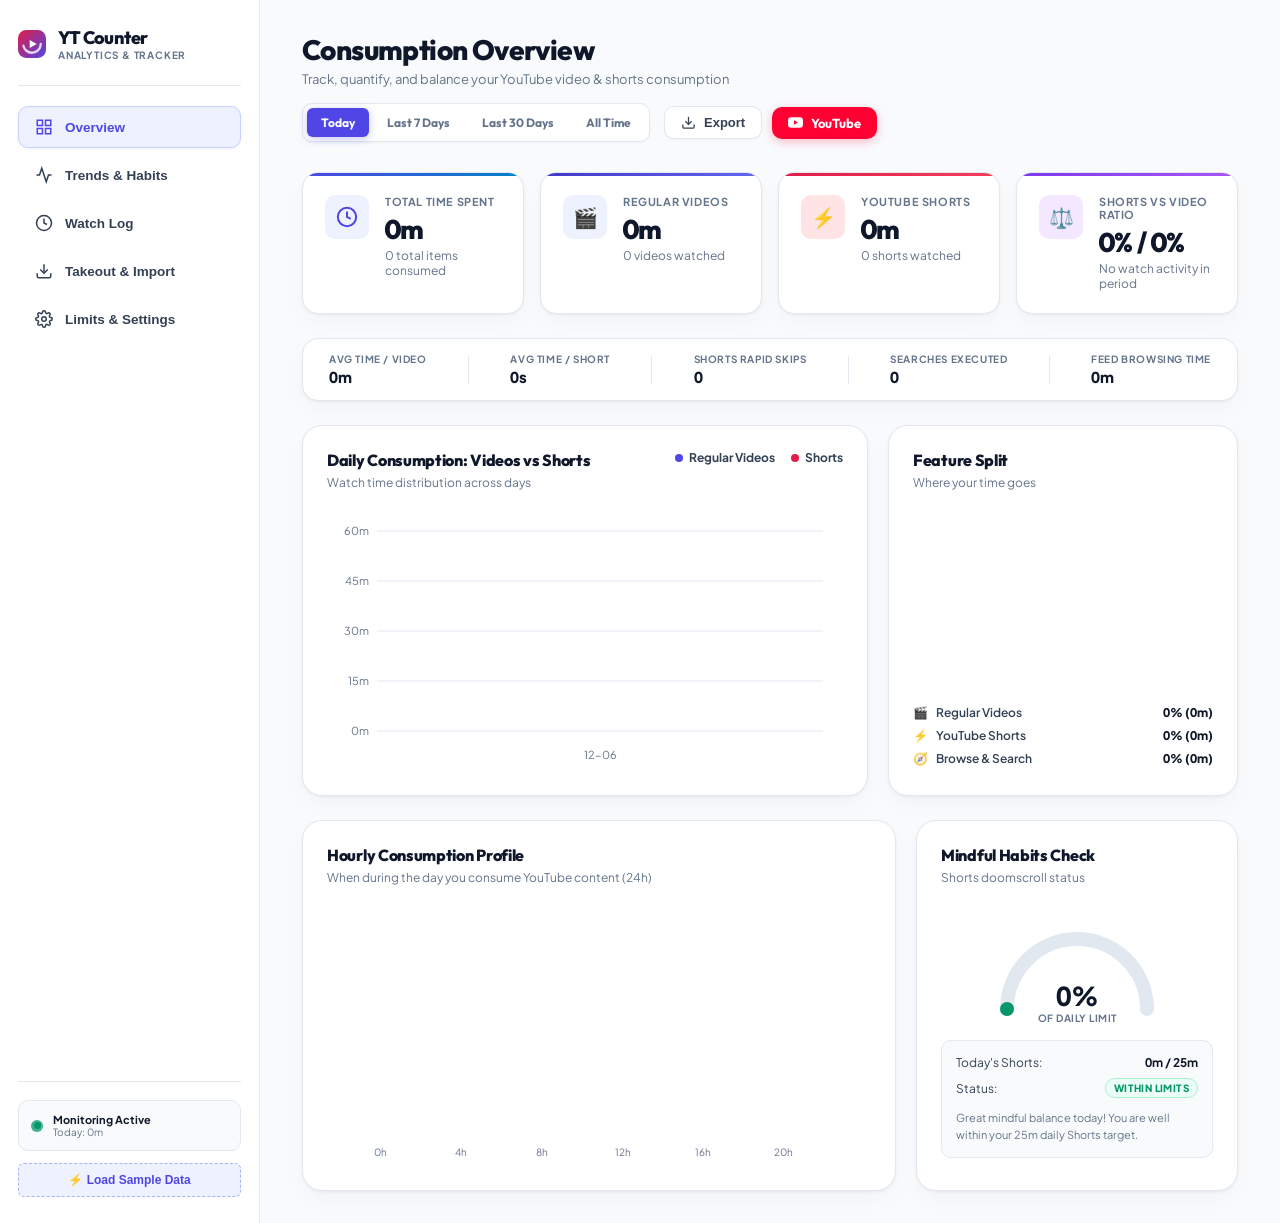
==== dashboard.html @ 4c9583de "Initial commit: YouTube Consumption Counter & Habit Tracker" ====
<!DOCTYPE html>
<html lang="en">
<head>
  <meta charset="UTF-8">
  <meta name="viewport" content="width=device-width, initial-scale=1.0">
  <title>YouTube Consumption Counter & Analytics Hub</title>
  <link rel="stylesheet" href="dashboard.css">
  <link rel="preconnect" href="https://fonts.googleapis.com">
  <link rel="preconnect" href="https://fonts.gstatic.com" crossorigin>
  <link href="https://fonts.googleapis.com/css2?family=Outfit:wght@400;500;600;700;800&family=Plus+Jakarta+Sans:wght@400;500;600;700&display=swap" rel="stylesheet">
</head>
<body>
  <div class="app-layout">
    <!-- Sidebar Navigation -->
    <aside class="sidebar">
      <div class="sidebar-header">
        <div class="brand-logo">
          <svg width="28" height="28" viewBox="0 0 24 24" fill="none">
            <rect width="24" height="24" rx="7" fill="url(#dashBrandGrad)" />
            <circle cx="12" cy="12" r="7.5" stroke="#FFFFFF" stroke-opacity="0.8" stroke-width="2" stroke-dasharray="32" stroke-dashoffset="10" stroke-linecap="round" />
            <polygon points="10,8.5 16,12 10,15.5" fill="#FFFFFF" />
            <defs>
              <linearGradient id="dashBrandGrad" x1="0" y1="0" x2="24" y2="24" gradientUnits="userSpaceOnUse">
                <stop stop-color="#E11D48" />
                <stop offset="1" stop-color="#4F46E5" />
              </linearGradient>
            </defs>
          </svg>
          <div class="brand-info">
            <span class="brand-title">YT Counter</span>
            <span class="brand-sub">Analytics & Tracker</span>
          </div>
        </div>
      </div>

      <nav class="sidebar-nav">
        <button class="nav-item active" data-tab="overview">
          <svg width="18" height="18" viewBox="0 0 24 24" fill="none" stroke="currentColor" stroke-width="2"><rect x="3" y="3" width="7" height="7"/><rect x="14" y="3" width="7" height="7"/><rect x="14" y="14" width="7" height="7"/><rect x="3" y="14" width="7" height="7"/></svg>
          <span>Overview</span>
        </button>
        <button class="nav-item" data-tab="trends">
          <svg width="18" height="18" viewBox="0 0 24 24" fill="none" stroke="currentColor" stroke-width="2"><polyline points="22 12 18 12 15 21 9 3 6 12 2 12"/></svg>
          <span>Trends & Habits</span>
        </button>
        <button class="nav-item" data-tab="history">
          <svg width="18" height="18" viewBox="0 0 24 24" fill="none" stroke="currentColor" stroke-width="2"><circle cx="12" cy="12" r="10"/><polyline points="12 6 12 12 16 14"/></svg>
          <span>Watch Log</span>
        </button>
        <button class="nav-item" data-tab="importer">
          <svg width="18" height="18" viewBox="0 0 24 24" fill="none" stroke="currentColor" stroke-width="2"><path d="M21 15v4a2 2 0 0 1-2 2H5a2 2 0 0 1-2-2v-4"/><polyline points="7 10 12 15 17 10"/><line x1="12" y1="15" x2="12" y2="3"/></svg>
          <span>Takeout & Import</span>
        </button>
        <button class="nav-item" data-tab="settings">
          <svg width="18" height="18" viewBox="0 0 24 24" fill="none" stroke="currentColor" stroke-width="2"><circle cx="12" cy="12" r="3"/><path d="M19.4 15a1.65 1.65 0 0 0 .33 1.82l.06.06a2 2 0 0 1 0 2.83 2 2 0 0 1-2.83 0l-.06-.06a1.65 1.65 0 0 0-1.82-.33 1.65 1.65 0 0 0-1 1.51V21a2 2 0 0 1-2 2 2 2 0 0 1-2-2v-.09A1.65 1.65 0 0 0 9 19.4a1.65 1.65 0 0 0-1.82.33l-.06.06a2 2 0 0 1-2.83 0 2 2 0 0 1 0-2.83l.06-.06a1.65 1.65 0 0 0 .33-1.82 1.65 1.65 0 0 0-1.51-1H3a2 2 0 0 1-2-2 2 2 0 0 1 2-2h.09A1.65 1.65 0 0 0 4.6 9a1.65 1.65 0 0 0-.33-1.82l-.06-.06a2 2 0 0 1 0-2.83 2 2 0 0 1 2.83 0l.06.06a1.65 1.65 0 0 0 1.82.33H9a1.65 1.65 0 0 0 1-1.51V3a2 2 0 0 1 2-2 2 2 0 0 1 2 2v.09a1.65 1.65 0 0 0 1 1.51 1.65 1.65 0 0 0 1.82-.33l.06-.06a2 2 0 0 1 2.83 0 2 2 0 0 1 0 2.83l-.06.06a1.65 1.65 0 0 0-.33 1.82V9a1.65 1.65 0 0 0 1.51 1H21a2 2 0 0 1 2 2 2 2 0 0 1-2 2h-.09a1.65 1.65 0 0 0-1.51 1z"/></svg>
          <span>Limits & Settings</span>
        </button>
      </nav>

      <div class="sidebar-footer">
        <div class="quick-status-card">
          <div class="pulse-indicator">
            <span class="pulse-ping"></span>
            <span class="pulse-core"></span>
          </div>
          <div class="quick-status-text">
            <span class="status-title">Monitoring Active</span>
            <span class="status-sub" id="sidebar-live-timer">YouTube Ready</span>
          </div>
        </div>
        <button id="btn-demo-data" class="btn-demo" title="Populate with realistic sample data to preview all graphs and stats">
          ⚡ Load Sample Data
        </button>
      </div>
    </aside>

    <!-- Main Content Area -->
    <main class="main-content">
      <!-- Top Bar -->
      <header class="topbar">
        <div class="topbar-left">
          <h1 id="page-title">Consumption Overview</h1>
          <p class="page-subtitle" id="page-subtitle">Track, quantify, and balance your YouTube video & shorts consumption</p>
        </div>

        <div class="topbar-right">
          <!-- Time Range Selector -->
          <div class="time-filter">
            <button class="filter-btn active" data-range="today">Today</button>
            <button class="filter-btn" data-range="7d">Last 7 Days</button>
            <button class="filter-btn" data-range="30d">Last 30 Days</button>
            <button class="filter-btn" data-range="all">All Time</button>
          </div>

          <div class="header-actions">
            <button id="btn-export-json" class="btn-secondary" title="Export data as JSON">
              <svg width="15" height="15" viewBox="0 0 24 24" fill="none" stroke="currentColor" stroke-width="2"><path d="M21 15v4a2 2 0 0 1-2 2H5a2 2 0 0 1-2-2v-4"/><polyline points="7 10 12 15 17 10"/><line x1="12" y1="15" x2="12" y2="3"/></svg>
              <span>Export</span>
            </button>
            <a href="https://www.youtube.com" target="_blank" class="btn-yt" title="Open YouTube">
              <svg width="15" height="15" viewBox="0 0 24 24" fill="currentColor"><path d="M23.498 6.186a3.016 3.016 0 0 0-2.122-2.136C19.505 3.545 12 3.545 12 3.545s-7.505 0-9.377.505A3.017 3.017 0 0 0 .502 6.186C0 8.07 0 12 0 12s0 3.93.502 5.814a3.016 3.016 0 0 0 2.122 2.136c1.871.505 9.376.505 9.376.505s7.505 0 9.377-.505a3.015 3.015 0 0 0 2.122-2.136C24 15.93 24 12 24 12s0-3.93-.502-5.814zM9.545 15.568V8.432L15.818 12l-6.273 3.568z"/></svg>
              <span>YouTube</span>
            </a>
          </div>
        </div>
      </header>

      <!-- TAB 1: OVERVIEW -->
      <section id="tab-overview" class="tab-pane active">
        <!-- Hero Metrics Grid -->
        <div class="metrics-grid">
          <!-- Total Time -->
          <div class="metric-card total-time-card">
            <div class="metric-icon-wrap time">
              <svg width="22" height="22" viewBox="0 0 24 24" fill="none" stroke="currentColor" stroke-width="2.2"><circle cx="12" cy="12" r="10"/><polyline points="12 6 12 12 16 14"/></svg>
            </div>
            <div class="metric-content">
              <span class="metric-label">Total Time Spent</span>
              <div class="metric-value" id="kpi-total-time">0h 0m</div>
              <span class="metric-hint" id="kpi-total-hint">Active watch time</span>
            </div>
          </div>

          <!-- Regular Videos -->
          <div class="metric-card video-time-card">
            <div class="metric-icon-wrap video">
              🎬
            </div>
            <div class="metric-content">
              <span class="metric-label">Regular Videos</span>
              <div class="metric-value" id="kpi-video-time">0h 0m</div>
              <span class="metric-hint" id="kpi-video-count">0 videos watched</span>
            </div>
          </div>

          <!-- Shorts -->
          <div class="metric-card shorts-time-card">
            <div class="metric-icon-wrap shorts">
              ⚡
            </div>
            <div class="metric-content">
              <span class="metric-label">YouTube Shorts</span>
              <div class="metric-value" id="kpi-shorts-time">0h 0m</div>
              <span class="metric-hint" id="kpi-shorts-count">0 shorts watched</span>
            </div>
          </div>

          <!-- Shorts vs Video Ratio -->
          <div class="metric-card ratio-card">
            <div class="metric-icon-wrap balance">
              ⚖️
            </div>
            <div class="metric-content">
              <span class="metric-label">Shorts vs Video Ratio</span>
              <div class="metric-value" id="kpi-ratio-val">0% / 0%</div>
              <span class="metric-hint" id="kpi-ratio-hint">Balanced consumption</span>
            </div>
          </div>
        </div>

        <!-- Secondary Highlights Strip -->
        <div class="sub-metrics-strip">
          <div class="sub-metric">
            <span class="sub-label">Avg Time / Video</span>
            <span class="sub-value" id="sub-avg-video">0m 0s</span>
          </div>
          <div class="sub-metric-divider"></div>
          <div class="sub-metric">
            <span class="sub-label">Avg Time / Short</span>
            <span class="sub-value" id="sub-avg-short">0s</span>
          </div>
          <div class="sub-metric-divider"></div>
          <div class="sub-metric">
            <span class="sub-label">Shorts Rapid Skips</span>
            <span class="sub-value" id="sub-shorts-skipped">0</span>
          </div>
          <div class="sub-metric-divider"></div>
          <div class="sub-metric">
            <span class="sub-label">Searches Executed</span>
            <span class="sub-value" id="sub-search-count">0</span>
          </div>
          <div class="sub-metric-divider"></div>
          <div class="sub-metric">
            <span class="sub-label">Feed Browsing Time</span>
            <span class="sub-value" id="sub-browse-time">0m</span>
          </div>
        </div>

        <!-- Charts Row 1: Daily Trend & Distribution -->
        <div class="charts-row">
          <div class="chart-card flex-2">
            <div class="chart-header">
              <div class="chart-title-group">
                <h3>Daily Consumption: Videos vs Shorts</h3>
                <span class="chart-desc">Watch time distribution across days</span>
              </div>
              <div class="legend-group">
                <span class="legend-item"><span class="legend-dot video"></span> Regular Videos</span>
                <span class="legend-item"><span class="legend-dot shorts"></span> Shorts</span>
              </div>
            </div>
            <div class="canvas-container">
              <canvas id="dailyTrendCanvas"></canvas>
            </div>
          </div>

          <div class="chart-card flex-1">
            <div class="chart-header">
              <div class="chart-title-group">
                <h3>Feature Split</h3>
                <span class="chart-desc">Where your time goes</span>
              </div>
            </div>
            <div class="canvas-container center-donut">
              <canvas id="featureDonutCanvas"></canvas>
            </div>
            <div class="donut-summary" id="donut-legend-summary">
              <!-- Dynamically populated -->
            </div>
          </div>
        </div>

        <!-- Charts Row 2: Hourly Activity & Doomscroll Health -->
        <div class="charts-row">
          <div class="chart-card flex-2">
            <div class="chart-header">
              <div class="chart-title-group">
                <h3>Hourly Consumption Profile</h3>
                <span class="chart-desc">When during the day you consume YouTube content (24h)</span>
              </div>
            </div>
            <div class="canvas-container">
              <canvas id="hourlyCanvas"></canvas>
            </div>
          </div>

          <div class="chart-card flex-1">
            <div class="chart-header">
              <div class="chart-title-group">
                <h3>Mindful Habits Check</h3>
                <span class="chart-desc">Shorts doomscroll status</span>
              </div>
            </div>
            <div class="wellness-card-body">
              <div class="gauge-wrapper">
                <canvas id="wellnessGaugeCanvas" width="180" height="110"></canvas>
                <div class="gauge-center-text">
                  <span class="gauge-score" id="wellness-pct">0%</span>
                  <span class="gauge-label">of Daily Limit</span>
                </div>
              </div>
              <div class="wellness-details">
                <div class="wellness-row">
                  <span>Today's Shorts:</span>
                  <strong id="wellness-shorts-used">0m / 25m</strong>
                </div>
                <div class="wellness-row">
                  <span>Status:</span>
                  <span class="status-pill good" id="wellness-status-pill">Within Limits</span>
                </div>
                <p class="wellness-advice" id="wellness-advice-text">
                  You are consuming content mindfully. Keep regular videos for deep dives and short breaks!
                </p>
              </div>
            </div>
          </div>
        </div>
      </section>

      <!-- TAB 2: TRENDS & HABITS -->
      <section id="tab-trends" class="tab-pane">
        <div class="insights-banner">
          <div class="insights-icon">💡</div>
          <div class="insights-text">
            <h4>Habit Analysis & Consumption Insights</h4>
            <p id="habit-insight-text">Analyzing your browsing patterns...</p>
          </div>
        </div>

        <div class="charts-row">
          <div class="chart-card flex-1">
            <div class="chart-header">
              <div class="chart-title-group">
                <h3>Videos Watched vs Shorts Scrolled Count</h3>
                <span class="chart-desc">Comparing raw count volume</span>
              </div>
            </div>
            <div class="canvas-container">
              <canvas id="countComparisonCanvas"></canvas>
            </div>
          </div>

          <div class="chart-card flex-1">
            <div class="chart-header">
              <div class="chart-title-group">
                <h3>Session Duration Distribution</h3>
                <span class="chart-desc">How long you stay watching YouTube per sitting</span>
              </div>
            </div>
            <div class="canvas-container">
              <canvas id="sessionDurationCanvas"></canvas>
            </div>
          </div>
        </div>
      </section>

      <!-- TAB 3: WATCH LOG -->
      <section id="tab-history" class="tab-pane">
        <div class="history-controls-card">
          <div class="search-box">
            <svg width="16" height="16" viewBox="0 0 24 24" fill="none" stroke="currentColor" stroke-width="2"><circle cx="11" cy="11" r="8"/><line x1="21" y1="21" x2="16.65" y2="16.65"/></svg>
            <input type="text" id="history-search" placeholder="Search by video title or channel...">
          </div>

          <div class="type-filter-group">
            <button class="type-filter-btn active" data-filter="all">All Content</button>
            <button class="type-filter-btn" data-filter="video">🎬 Videos Only</button>
            <button class="type-filter-btn" data-filter="shorts">⚡ Shorts Only</button>
          </div>

          <button id="btn-export-csv" class="btn-secondary" title="Export watch history to CSV">
            <svg width="15" height="15" viewBox="0 0 24 24" fill="none" stroke="currentColor" stroke-width="2"><polyline points="8 17 12 21 16 17"/><line x1="12" y1="12" x2="12" y2="21"/><path d="M20.88 18.09A5 5 0 0 0 18 9h-1.26A8 8 0 1 0 3 16.29"/></svg>
            <span>Export CSV</span>
          </button>
        </div>

        <div class="table-container">
          <table class="data-table">
            <thead>
              <tr>
                <th width="80">Type</th>
                <th>Title & Channel</th>
                <th width="140">Watch Time</th>
                <th width="180">Watched At</th>
                <th width="80">Action</th>
              </tr>
            </thead>
            <tbody id="history-table-body">
              <!-- Dynamically populated -->
            </tbody>
          </table>
          <div id="table-empty" class="empty-state" style="display: none;">
            <p>No watch records found matching criteria.</p>
          </div>
        </div>
      </section>

      <!-- TAB 4: TAKEOUT & IMPORT -->
      <section id="tab-importer" class="tab-pane">
        <div class="importer-grid">
          <!-- Takeout Drop Area -->
          <div class="card importer-card">
            <h3>Google Takeout Watch History Importer</h3>
            <p class="card-desc">
              Import your exported Google Takeout history (<code>watch-history.json</code> or <code>watch-history.html</code>) to calculate historical consumption stats!
            </p>

            <div class="dropzone" id="takeout-dropzone">
              <svg width="48" height="48" viewBox="0 0 24 24" fill="none" stroke="#38BDF8" stroke-width="1.6"><path d="M21 15v4a2 2 0 0 1-2 2H5a2 2 0 0 1-2-2v-4"/><polyline points="17 8 12 3 7 8"/><line x1="12" y1="3" x2="12" y2="15"/></svg>
              <div class="drop-text">
                <strong>Click or drag & drop watch-history.json / html</strong>
                <span>Supports Google Takeout ZIP or JSON directly</span>
              </div>
              <input type="file" id="file-takeout" accept=".json,.html,.zip" style="display: none;">
            </div>

            <div id="takeout-result" class="import-result" style="display: none;"></div>
          </div>

          <!-- Backup & Restore -->
          <div class="card backup-card">
            <h3>Backup & Restore</h3>
            <p class="card-desc">Save your extension data or transfer it to another computer.</p>
            
            <div class="backup-actions">
              <button id="btn-download-backup" class="btn-primary">
                <svg width="16" height="16" viewBox="0 0 24 24" fill="none" stroke="currentColor" stroke-width="2"><path d="M21 15v4a2 2 0 0 1-2 2H5a2 2 0 0 1-2-2v-4"/><polyline points="7 10 12 15 17 10"/><line x1="12" y1="15" x2="12" y2="3"/></svg>
                <span>Download Full Backup (JSON)</span>
              </button>

              <button id="btn-import-backup" class="btn-secondary">
                <svg width="16" height="16" viewBox="0 0 24 24" fill="none" stroke="currentColor" stroke-width="2"><polyline points="17 8 12 3 7 8"/><line x1="12" y1="3" x2="12" y2="15"/><path d="M21 15v4a2 2 0 0 1-2 2H5a2 2 0 0 1-2-2v-4"/></svg>
                <span>Restore from Backup</span>
              </button>
              <input type="file" id="file-restore" accept=".json" style="display: none;">
            </div>

            <div class="danger-zone">
              <h4>Reset Data</h4>
              <p>Permanently clear all recorded consumption statistics.</p>
              <button id="btn-clear-all" class="btn-danger">Clear All History & Stats</button>
            </div>
          </div>
        </div>
      </section>

      <!-- TAB 5: LIMITS & SETTINGS -->
      <section id="tab-settings" class="tab-pane">
        <div class="settings-container">
          <div class="card settings-card">
            <h3>Wellness & Limits Configuration</h3>
            <p class="card-desc">Set mindful boundaries for your YouTube consumption</p>

            <form id="settings-form" class="settings-form">
              <div class="form-group">
                <label for="input-shorts-limit">Daily Shorts Time Limit (Minutes)</label>
                <div class="input-with-hint">
                  <input type="number" id="input-shorts-limit" min="5" max="300" step="5" value="25">
                  <span class="input-hint">Alerts you when shorts time exceeds this threshold</span>
                </div>
              </div>

              <div class="form-group">
                <label for="input-total-limit">Daily Total YouTube Limit (Minutes)</label>
                <div class="input-with-hint">
                  <input type="number" id="input-total-limit" min="15" max="720" step="15" value="120">
                  <span class="input-hint">Combined limit for videos + shorts</span>
                </div>
              </div>

              <div class="form-group">
                <label for="input-break-interval">Break Reminder Frequency (Minutes)</label>
                <div class="input-with-hint">
                  <input type="number" id="input-break-interval" min="10" max="180" step="5" value="30">
                  <span class="input-hint">Prompts for a quick pause during long sessions</span>
                </div>
              </div>

              <div class="form-divider"></div>

              <div class="form-toggle-row">
                <div class="toggle-info">
                  <strong>Floating Heads-Up Display (HUD)</strong>
                  <span>Display the live draggable counter overlay right inside YouTube pages</span>
                </div>
                <label class="switch">
                  <input type="checkbox" id="input-show-hud" checked>
                  <span class="slider"></span>
                </label>
              </div>

              <div class="form-toggle-row">
                <div class="toggle-info">
                  <strong>Shorts Doomscroll Warning Notification</strong>
                  <span>Send a system notification when you exceed your daily Shorts limit</span>
                </div>
                <label class="switch">
                  <input type="checkbox" id="input-doomscroll-alert" checked>
                  <span class="slider"></span>
                </label>
              </div>

              <div class="form-toggle-row">
                <div class="toggle-info">
                  <strong>Track Background Audio Playback</strong>
                  <span>Count watch time even when the YouTube tab is not actively focused/visible</span>
                </div>
                <label class="switch">
                  <input type="checkbox" id="input-track-bg">
                  <span class="slider"></span>
                </label>
              </div>

              <div class="form-actions">
                <button type="submit" class="btn-primary">Save Settings</button>
                <span id="save-status" class="save-status-msg"></span>
              </div>
            </form>
          </div>
        </div>
      </section>
    </main>
  </div>

  <script type="module" src="dashboard.js"></script>
</body>
</html>
---- dashboard.css ----
/* YouTube Consumption Counter - Grounded Light UI Design System (Dashboard) */

:root {
  --bg-app: #F8FAFC;
  --bg-sidebar: #FFFFFF;
  --bg-card: #FFFFFF;
  --bg-card-hover: #F8FAFC;
  --bg-card-sub: #F1F5F9;
  --border-color: #E2E8F0;
  --border-focus: #4F46E5;
  
  --text-main: #0F172A;
  --text-dim: #334155;
  --text-muted: #64748B;

  --accent-primary: #4F46E5;
  --accent-cyan: #0284C7;
  --accent-coral: #E11D48;
  --accent-shorts: #E11D48;
  --accent-amber: #D97706;
  --accent-mint: #059669;
  --accent-violet: #7C3AED;

  --radius-xs: 6px;
  --radius-sm: 10px;
  --radius-md: 16px;
  --radius-lg: 20px;

  --shadow-bento: 0 1px 3px rgba(0, 0, 0, 0.05), 0 10px 25px -5px rgba(0, 0, 0, 0.04);
}

* {
  box-sizing: border-box;
  margin: 0;
  padding: 0;
}

body {
  font-family: 'Plus Jakarta Sans', -apple-system, BlinkMacSystemFont, "Segoe UI", Roboto, sans-serif;
  background-color: var(--bg-app);
  color: var(--text-main);
  min-height: 100vh;
  overflow-x: hidden;
}

h1, h2, h3, h4, .brand-title, .metric-value, .filter-btn, .btn-primary, .btn-yt {
  font-family: 'Outfit', sans-serif;
}

/* App Layout */
.app-layout {
  display: flex;
  min-height: 100vh;
}

/* Sidebar */
.sidebar {
  width: 260px;
  background-color: var(--bg-sidebar);
  border-right: 1px solid var(--border-color);
  display: flex;
  flex-direction: column;
  padding: 26px 18px;
  flex-shrink: 0;
}

.sidebar-header {
  padding-bottom: 24px;
  border-bottom: 1px solid var(--border-color);
  margin-bottom: 20px;
}

.brand-logo {
  display: flex;
  align-items: center;
  gap: 12px;
}

.brand-info {
  display: flex;
  flex-direction: column;
}

.brand-title {
  font-size: 18px;
  font-weight: 800;
  letter-spacing: -0.4px;
  color: var(--text-main);
}

.brand-sub {
  font-size: 10px;
  color: var(--text-muted);
  text-transform: uppercase;
  letter-spacing: 0.8px;
  font-weight: 700;
}

/* Navigation Links */
.sidebar-nav {
  display: flex;
  flex-direction: column;
  gap: 6px;
  flex: 1;
}

.nav-item {
  display: flex;
  align-items: center;
  gap: 12px;
  background: transparent;
  border: 1px solid transparent;
  color: var(--text-dim);
  font-size: 13.5px;
  font-weight: 600;
  padding: 11px 16px;
  border-radius: var(--radius-sm);
  cursor: pointer;
  transition: all 0.2s cubic-bezier(0.16, 1, 0.3, 1);
  text-align: left;
  width: 100%;
}

.nav-item:hover {
  background: #F1F5F9;
  color: var(--text-main);
  transform: translateX(3px);
}

.nav-item.active {
  background: #EEF2FF;
  color: var(--accent-primary);
  border-color: #C7D2FE;
  box-shadow: 0 1px 3px rgba(79, 70, 229, 0.08);
}

.nav-item.active svg {
  color: var(--accent-primary);
}

.nav-item svg {
  flex-shrink: 0;
  transition: color 0.2s;
}

/* Sidebar Footer */
.sidebar-footer {
  display: flex;
  flex-direction: column;
  gap: 12px;
  padding-top: 18px;
  border-top: 1px solid var(--border-color);
}

.quick-status-card {
  background: #F8FAFC;
  border: 1px solid var(--border-color);
  border-radius: var(--radius-sm);
  padding: 12px;
  display: flex;
  align-items: center;
  gap: 10px;
}

.pulse-indicator {
  position: relative;
  width: 12px;
  height: 12px;
  display: flex;
  align-items: center;
  justify-content: center;
}

.pulse-core {
  width: 7px;
  height: 7px;
  border-radius: 50%;
  background: var(--accent-mint);
}

.pulse-ping {
  position: absolute;
  width: 100%;
  height: 100%;
  border-radius: 50%;
  background: var(--accent-mint);
  opacity: 0.75;
  animation: ping 2s cubic-bezier(0, 0, 0.2, 1) infinite;
}

@keyframes ping {
  75%, 100% {
    transform: scale(2.3);
    opacity: 0;
  }
}

.quick-status-text {
  display: flex;
  flex-direction: column;
}

.status-title {
  font-size: 11px;
  font-weight: 700;
  color: var(--text-main);
}

.status-sub {
  font-size: 10px;
  color: var(--text-muted);
}

.btn-demo {
  background: #EEF2FF;
  border: 1px dashed #A5B4FC;
  color: var(--accent-primary);
  font-size: 12px;
  font-weight: 700;
  border-radius: var(--radius-xs);
  padding: 9px 12px;
  cursor: pointer;
  transition: all 0.2s cubic-bezier(0.16, 1, 0.3, 1);
  text-align: center;
}

.btn-demo:hover {
  background: #E0E7FF;
  border-color: var(--accent-primary);
  transform: translateY(-1px);
}

/* Main Content Area */
.main-content {
  flex: 1;
  padding: 32px 42px;
  overflow-y: auto;
  max-width: 1440px;
}

/* Topbar */
.topbar {
  display: flex;
  align-items: center;
  justify-content: space-between;
  margin-bottom: 30px;
  flex-wrap: wrap;
  gap: 16px;
}

.topbar-left h1 {
  font-size: 28px;
  font-weight: 800;
  letter-spacing: -0.6px;
  color: var(--text-main);
}

.page-subtitle {
  font-size: 13px;
  color: var(--text-muted);
  margin-top: 4px;
}

.topbar-right {
  display: flex;
  align-items: center;
  gap: 14px;
  flex-wrap: wrap;
}

/* Time Filter Segmented Control */
.time-filter {
  background: #FFFFFF;
  border: 1px solid var(--border-color);
  padding: 4px;
  border-radius: var(--radius-sm);
  display: flex;
  gap: 4px;
  box-shadow: 0 1px 2px rgba(0, 0, 0, 0.04);
}

.filter-btn {
  background: transparent;
  border: none;
  color: var(--text-muted);
  font-size: 12px;
  font-weight: 700;
  padding: 7px 14px;
  border-radius: var(--radius-xs);
  cursor: pointer;
  transition: all 0.2s cubic-bezier(0.16, 1, 0.3, 1);
}

.filter-btn:hover {
  color: var(--text-main);
  background: #F1F5F9;
}

.filter-btn.active {
  background: var(--accent-primary);
  color: #FFFFFF;
  box-shadow: 0 2px 8px rgba(79, 70, 229, 0.3);
}

.header-actions {
  display: flex;
  align-items: center;
  gap: 10px;
}

/* Buttons */
.btn-primary, .btn-secondary, .btn-yt, .btn-danger {
  display: inline-flex;
  align-items: center;
  justify-content: center;
  gap: 8px;
  font-size: 13px;
  font-weight: 700;
  padding: 8px 16px;
  border-radius: var(--radius-sm);
  cursor: pointer;
  transition: all 0.2s cubic-bezier(0.16, 1, 0.3, 1);
  text-decoration: none;
}

.btn-primary {
  background: linear-gradient(135deg, #4F46E5 0%, #4338CA 100%);
  color: #FFFFFF;
  border: none;
  box-shadow: 0 3px 12px rgba(79, 70, 229, 0.3);
}

.btn-primary:hover {
  box-shadow: 0 5px 16px rgba(79, 70, 229, 0.45);
  transform: translateY(-1px);
}

.btn-secondary {
  background: #FFFFFF;
  border: 1px solid var(--border-color);
  color: var(--text-dim);
  box-shadow: 0 1px 2px rgba(0, 0, 0, 0.04);
}

.btn-secondary:hover {
  background: #F8FAFC;
  color: var(--text-main);
  border-color: #CBD5E1;
  transform: translateY(-1px);
}

.btn-yt {
  background: #FF0033;
  color: #FFF;
  border: none;
  box-shadow: 0 3px 10px rgba(255, 0, 51, 0.25);
}

.btn-yt:hover {
  background: #E6002E;
  box-shadow: 0 5px 14px rgba(255, 0, 51, 0.35);
  transform: translateY(-1px);
}

.btn-danger {
  background: #FFF1F2;
  border: 1px solid #FECDD3;
  color: var(--accent-coral);
}

.btn-danger:hover {
  background: #FFE4E6;
  border-color: var(--accent-coral);
}

/* Tab Panels */
.tab-pane {
  display: none;
  flex-direction: column;
  gap: 24px;
}

.tab-pane.active {
  display: flex;
  animation: fadeIn 0.25s cubic-bezier(0.16, 1, 0.3, 1);
}

@keyframes fadeIn {
  from { opacity: 0; transform: translateY(8px); }
  to { opacity: 1; transform: translateY(0); }
}

/* Bento KPI Metrics Grid */
.metrics-grid {
  display: grid;
  grid-template-columns: repeat(4, 1fr);
  gap: 16px;
}

.metric-card {
  background: var(--bg-card);
  border: 1px solid var(--border-color);
  border-radius: var(--radius-md);
  padding: 22px;
  display: flex;
  gap: 16px;
  align-items: flex-start;
  transition: all 0.25s cubic-bezier(0.16, 1, 0.3, 1);
  position: relative;
  overflow: hidden;
  box-shadow: var(--shadow-bento);
}

.metric-card::before {
  content: '';
  position: absolute;
  top: 0;
  left: 0;
  right: 0;
  height: 3px;
}

.metric-card:hover {
  background: var(--bg-card-hover);
  border-color: #CBD5E1;
  transform: translateY(-2px);
  box-shadow: 0 12px 28px -4px rgba(0, 0, 0, 0.08);
}

.total-time-card::before { background: linear-gradient(90deg, #4F46E5, #0284C7); }
.video-time-card::before { background: linear-gradient(90deg, #4338CA, #6366F1); }
.shorts-time-card::before { background: linear-gradient(90deg, #E11D48, #F43F5E); }
.ratio-card::before { background: linear-gradient(90deg, #7C3AED, #A855F7); }

.metric-icon-wrap {
  width: 44px;
  height: 44px;
  border-radius: var(--radius-sm);
  display: flex;
  align-items: center;
  justify-content: center;
  font-size: 20px;
  flex-shrink: 0;
}

.metric-icon-wrap.time { background: #EEF2FF; color: var(--accent-primary); }
.metric-icon-wrap.video { background: #EEF2FF; color: #4338CA; }
.metric-icon-wrap.shorts { background: #FFE4E6; color: var(--accent-coral); }
.metric-icon-wrap.balance { background: #F3E8FF; color: var(--accent-violet); }

.metric-content {
  display: flex;
  flex-direction: column;
}

.metric-label {
  font-size: 11px;
  font-weight: 700;
  color: var(--text-muted);
  text-transform: uppercase;
  letter-spacing: 0.6px;
}

.metric-value {
  font-size: 27px;
  font-weight: 800;
  letter-spacing: -0.6px;
  color: var(--text-main);
  margin: 4px 0 2px;
  font-variant-numeric: tabular-nums;
}

.metric-hint {
  font-size: 12px;
  color: var(--text-muted);
}

/* Secondary Bento Strip */
.sub-metrics-strip {
  background: var(--bg-card);
  border: 1px solid var(--border-color);
  border-radius: var(--radius-md);
  padding: 14px 26px;
  display: flex;
  align-items: center;
  justify-content: space-between;
  box-shadow: var(--shadow-bento);
}

.sub-metric {
  display: flex;
  flex-direction: column;
  gap: 2px;
}

.sub-label {
  font-size: 10px;
  text-transform: uppercase;
  letter-spacing: 0.6px;
  color: var(--text-muted);
  font-weight: 700;
}

.sub-value {
  font-size: 15px;
  font-weight: 800;
  color: var(--text-main);
  font-variant-numeric: tabular-nums;
}

.sub-metric-divider {
  width: 1px;
  height: 28px;
  background: var(--border-color);
}

/* Charts Grid */
.charts-row {
  display: flex;
  gap: 20px;
}

.chart-card {
  background: var(--bg-card);
  border: 1px solid var(--border-color);
  border-radius: var(--radius-lg);
  padding: 24px;
  display: flex;
  flex-direction: column;
  box-shadow: var(--shadow-bento);
}

.chart-card.flex-2 { flex: 2; }
.chart-card.flex-1 { flex: 1; }

.chart-header {
  display: flex;
  align-items: flex-start;
  justify-content: space-between;
  margin-bottom: 20px;
  flex-wrap: wrap;
  gap: 10px;
}

.chart-title-group h3 {
  font-size: 16px;
  font-weight: 800;
  letter-spacing: -0.3px;
  color: var(--text-main);
}

.chart-desc {
  font-size: 12px;
  color: var(--text-muted);
}

.legend-group {
  display: flex;
  align-items: center;
  gap: 16px;
  font-size: 12px;
  font-weight: 700;
  color: var(--text-dim);
}

.legend-item {
  display: flex;
  align-items: center;
  gap: 6px;
}

.legend-dot {
  width: 8px;
  height: 8px;
  border-radius: 50%;
}

.legend-dot.video { background: #4F46E5; }
.legend-dot.shorts { background: #E11D48; }
.legend-dot.browse { background: var(--accent-violet); }

.canvas-container {
  position: relative;
  width: 100%;
  height: 260px;
}

.canvas-container.center-donut {
  height: 180px;
  display: flex;
  align-items: center;
  justify-content: center;
}

.donut-summary {
  display: flex;
  flex-direction: column;
  gap: 8px;
  margin-top: 14px;
}

.donut-row {
  display: flex;
  align-items: center;
  justify-content: space-between;
  font-size: 12px;
}

.donut-left {
  display: flex;
  align-items: center;
  gap: 8px;
  color: var(--text-dim);
  font-weight: 600;
}

.donut-val {
  font-weight: 800;
  color: var(--text-main);
  font-variant-numeric: tabular-nums;
}

/* Wellness Card Body */
.wellness-card-body {
  display: flex;
  flex-direction: column;
  align-items: center;
  gap: 16px;
  flex: 1;
  justify-content: center;
}

.gauge-wrapper {
  position: relative;
  display: flex;
  justify-content: center;
}

.gauge-center-text {
  position: absolute;
  bottom: 0;
  display: flex;
  flex-direction: column;
  align-items: center;
}

.gauge-score {
  font-size: 26px;
  font-weight: 800;
  letter-spacing: -0.5px;
  color: var(--text-main);
  font-variant-numeric: tabular-nums;
}

.gauge-label {
  font-size: 10px;
  font-weight: 700;
  text-transform: uppercase;
  letter-spacing: 0.5px;
  color: var(--text-muted);
}

.wellness-details {
  width: 100%;
  background: #F8FAFC;
  border: 1px solid var(--border-color);
  border-radius: var(--radius-sm);
  padding: 14px;
  display: flex;
  flex-direction: column;
  gap: 8px;
}

.wellness-row {
  display: flex;
  align-items: center;
  justify-content: space-between;
  font-size: 12px;
  color: var(--text-dim);
}

.wellness-row strong {
  color: var(--text-main);
  font-variant-numeric: tabular-nums;
}

.status-pill {
  font-size: 10px;
  font-weight: 800;
  text-transform: uppercase;
  letter-spacing: 0.4px;
  padding: 3px 8px;
  border-radius: 999px;
}

.status-pill.good {
  background: #ECFDF5;
  color: var(--accent-mint);
  border: 1px solid #A7F3D0;
}

.status-pill.warning {
  background: #FFFBEB;
  color: var(--accent-amber);
  border: 1px solid #FDE68A;
}

.status-pill.danger {
  background: #FFF1F2;
  color: var(--accent-coral);
  border: 1px solid #FECDD3;
}

.wellness-advice {
  font-size: 11px;
  color: var(--text-muted);
  line-height: 1.5;
  margin-top: 4px;
}

/* Insights Banner */
.insights-banner {
  background: #EEF2FF;
  border: 1px solid #C7D2FE;
  border-radius: var(--radius-lg);
  padding: 20px 26px;
  display: flex;
  align-items: center;
  gap: 18px;
  box-shadow: var(--shadow-bento);
}

.insights-icon {
  font-size: 30px;
}

.insights-text h4 {
  font-size: 16px;
  font-weight: 800;
  color: var(--accent-primary);
}

.insights-text p {
  font-size: 13px;
  color: var(--text-dim);
  margin-top: 3px;
  line-height: 1.5;
}

/* Watch Log / Table */
.history-controls-card {
  background: var(--bg-card);
  border: 1px solid var(--border-color);
  border-radius: var(--radius-lg);
  padding: 16px 20px;
  display: flex;
  align-items: center;
  gap: 16px;
  flex-wrap: wrap;
  box-shadow: var(--shadow-bento);
}

.search-box {
  display: flex;
  align-items: center;
  gap: 10px;
  background: #F8FAFC;
  border: 1px solid var(--border-color);
  border-radius: var(--radius-sm);
  padding: 8px 14px;
  flex: 1;
  min-width: 240px;
  transition: border-color 0.2s;
}

.search-box:focus-within {
  border-color: var(--border-focus);
}

.search-box input {
  background: transparent;
  border: none;
  color: var(--text-main);
  font-size: 13px;
  outline: none;
  width: 100%;
}

.search-box input::placeholder {
  color: var(--text-muted);
}

.type-filter-group {
  display: flex;
  gap: 6px;
}

.type-filter-btn {
  background: #F8FAFC;
  border: 1px solid var(--border-color);
  color: var(--text-muted);
  font-size: 12px;
  font-weight: 700;
  padding: 8px 14px;
  border-radius: var(--radius-xs);
  cursor: pointer;
  transition: all 0.2s cubic-bezier(0.16, 1, 0.3, 1);
}

.type-filter-btn.active {
  background: #EEF2FF;
  color: var(--accent-primary);
  border-color: #C7D2FE;
}

.table-container {
  background: var(--bg-card);
  border: 1px solid var(--border-color);
  border-radius: var(--radius-lg);
  overflow: hidden;
  box-shadow: var(--shadow-bento);
}

.data-table {
  width: 100%;
  border-collapse: collapse;
  text-align: left;
}

.data-table th {
  background: #F8FAFC;
  padding: 14px 20px;
  font-size: 10.5px;
  font-weight: 800;
  color: var(--text-muted);
  text-transform: uppercase;
  letter-spacing: 0.6px;
  border-bottom: 1px solid var(--border-color);
}

.data-table td {
  padding: 14px 20px;
  font-size: 13px;
  border-bottom: 1px solid #F1F5F9;
  color: var(--text-dim);
}

.data-table tr:hover td {
  background: #F8FAFC;
}

.item-badge {
  display: inline-flex;
  align-items: center;
  gap: 4px;
  font-size: 10.5px;
  font-weight: 800;
  padding: 3px 8px;
  border-radius: var(--radius-xs);
}

.item-badge.video {
  background: #EEF2FF;
  color: #4338CA;
  border: 1px solid #C7D2FE;
}

.item-badge.shorts {
  background: #FFE4E6;
  color: var(--accent-coral);
  border: 1px solid #FECDD3;
}

.item-title-box {
  display: flex;
  flex-direction: column;
}

.item-title {
  color: var(--text-main);
  font-weight: 600;
  max-width: 480px;
  white-space: nowrap;
  overflow: hidden;
  text-overflow: ellipsis;
}

.item-channel {
  font-size: 11px;
  color: var(--text-muted);
}

.item-watchtime {
  font-weight: 800;
  color: var(--text-main);
  font-variant-numeric: tabular-nums;
}

.btn-open-yt {
  color: var(--accent-primary);
  text-decoration: none;
  font-size: 12px;
  font-weight: 700;
}

.btn-open-yt:hover {
  text-decoration: underline;
}

.empty-state {
  padding: 40px;
  text-align: center;
  color: var(--text-muted);
  font-size: 14px;
}

/* Takeout & Importer */
.importer-grid {
  display: grid;
  grid-template-columns: 1fr 1fr;
  gap: 24px;
}

.card {
  background: var(--bg-card);
  border: 1px solid var(--border-color);
  border-radius: var(--radius-lg);
  padding: 28px;
  box-shadow: var(--shadow-bento);
}

.card h3 {
  font-size: 19px;
  font-weight: 800;
  letter-spacing: -0.3px;
  color: var(--text-main);
}

.card-desc {
  font-size: 13px;
  color: var(--text-muted);
  margin: 6px 0 20px;
  line-height: 1.5;
}

.card-desc code {
  background: #F1F5F9;
  padding: 2px 6px;
  border-radius: var(--radius-xs);
  color: var(--accent-primary);
  border: 1px solid #E2E8F0;
}

.dropzone {
  border: 2px dashed #CBD5E1;
  border-radius: var(--radius-md);
  padding: 40px 20px;
  text-align: center;
  cursor: pointer;
  background: #F8FAFC;
  display: flex;
  flex-direction: column;
  align-items: center;
  gap: 14px;
  transition: all 0.25s cubic-bezier(0.16, 1, 0.3, 1);
}

.dropzone:hover, .dropzone.dragover {
  border-color: var(--accent-primary);
  background: #EEF2FF;
  box-shadow: 0 0 20px rgba(79, 70, 229, 0.1);
}

.drop-text {
  display: flex;
  flex-direction: column;
  gap: 4px;
}

.drop-text strong {
  font-size: 14px;
  color: var(--text-main);
}

.drop-text span {
  font-size: 12px;
  color: var(--text-muted);
}

.import-result {
  margin-top: 18px;
  padding: 14px 18px;
  border-radius: var(--radius-sm);
  font-size: 13px;
  line-height: 1.5;
}

.import-result.success {
  background: #ECFDF5;
  border: 1px solid #A7F3D0;
  color: #065F46;
}

.import-result.error {
  background: #FFF1F2;
  border: 1px solid #FECDD3;
  color: #9F1239;
}

.backup-actions {
  display: flex;
  flex-direction: column;
  gap: 12px;
}

.danger-zone {
  margin-top: 30px;
  padding-top: 24px;
  border-top: 1px solid var(--border-color);
}

.danger-zone h4 {
  font-size: 14px;
  color: var(--accent-coral);
  font-weight: 700;
}

.danger-zone p {
  font-size: 12px;
  color: var(--text-muted);
  margin: 4px 0 14px;
}

/* Settings Form */
.settings-container {
  max-width: 680px;
}

.settings-form {
  display: flex;
  flex-direction: column;
  gap: 20px;
}

.form-group {
  display: flex;
  flex-direction: column;
  gap: 6px;
}

.form-group label {
  font-size: 13px;
  font-weight: 700;
  color: var(--text-main);
}

.input-with-hint input {
  width: 100%;
  background: #FFFFFF;
  border: 1px solid #CBD5E1;
  border-radius: var(--radius-sm);
  padding: 10px 14px;
  color: var(--text-main);
  font-size: 14px;
  outline: none;
  transition: border-color 0.2s;
}

.input-with-hint input:focus {
  border-color: var(--border-focus);
}

.input-hint {
  font-size: 11px;
  color: var(--text-muted);
  margin-top: 4px;
  display: block;
}

.form-divider {
  height: 1px;
  background: var(--border-color);
  margin: 6px 0;
}

.form-toggle-row {
  display: flex;
  align-items: center;
  justify-content: space-between;
  gap: 16px;
}

.toggle-info {
  display: flex;
  flex-direction: column;
  gap: 2px;
}

.toggle-info strong {
  font-size: 13px;
  color: var(--text-main);
}

.toggle-info span {
  font-size: 11px;
  color: var(--text-muted);
}

.form-actions {
  display: flex;
  align-items: center;
  gap: 14px;
  margin-top: 10px;
}

.save-status-msg {
  font-size: 13px;
  color: var(--accent-mint);
  font-weight: 700;
}

/* Modern Switches */
.switch {
  position: relative;
  display: inline-block;
  width: 38px;
  height: 22px;
}

.switch input {
  opacity: 0;
  width: 0;
  height: 0;
}

.slider {
  position: absolute;
  cursor: pointer;
  inset: 0;
  background-color: #CBD5E1;
  transition: 0.25s;
  border-radius: 999px;
}

.slider:before {
  position: absolute;
  content: "";
  height: 16px;
  width: 16px;
  left: 3px;
  bottom: 3px;
  background-color: white;
  transition: 0.25s;
  border-radius: 50%;
  box-shadow: 0 1px 3px rgba(0, 0, 0, 0.2);
}

input:checked + .slider {
  background: linear-gradient(135deg, #4F46E5 0%, #0284C7 100%);
}

input:checked + .slider:before {
  transform: translateX(16px);
}

/* Custom Scrollbars */
::-webkit-scrollbar {
  width: 8px;
  height: 8px;
}
::-webkit-scrollbar-track {
  background: var(--bg-app);
}
::-webkit-scrollbar-thumb {
  background: #CBD5E1;
  border-radius: 4px;
}
::-webkit-scrollbar-thumb:hover {
  background: #94A3B8;
}

/* Responsive adjustments */
@media (max-width: 1100px) {
  .metrics-grid {
    grid-template-columns: repeat(2, 1fr);
  }
  .charts-row {
    flex-direction: column;
  }
  .importer-grid {
    grid-template-columns: 1fr;
  }
}

@media (max-width: 768px) {
  .app-layout {
    flex-direction: column;
  }
  .sidebar {
    width: 100%;
    border-right: none;
    border-bottom: 1px solid var(--border-color);
  }
  .main-content {
    padding: 20px 16px;
  }
  .metrics-grid {
    grid-template-columns: 1fr;
  }
  .sub-metrics-strip {
    flex-direction: column;
    align-items: flex-start;
    gap: 12px;
  }
  .sub-metric-divider {
    display: none;
  }
}
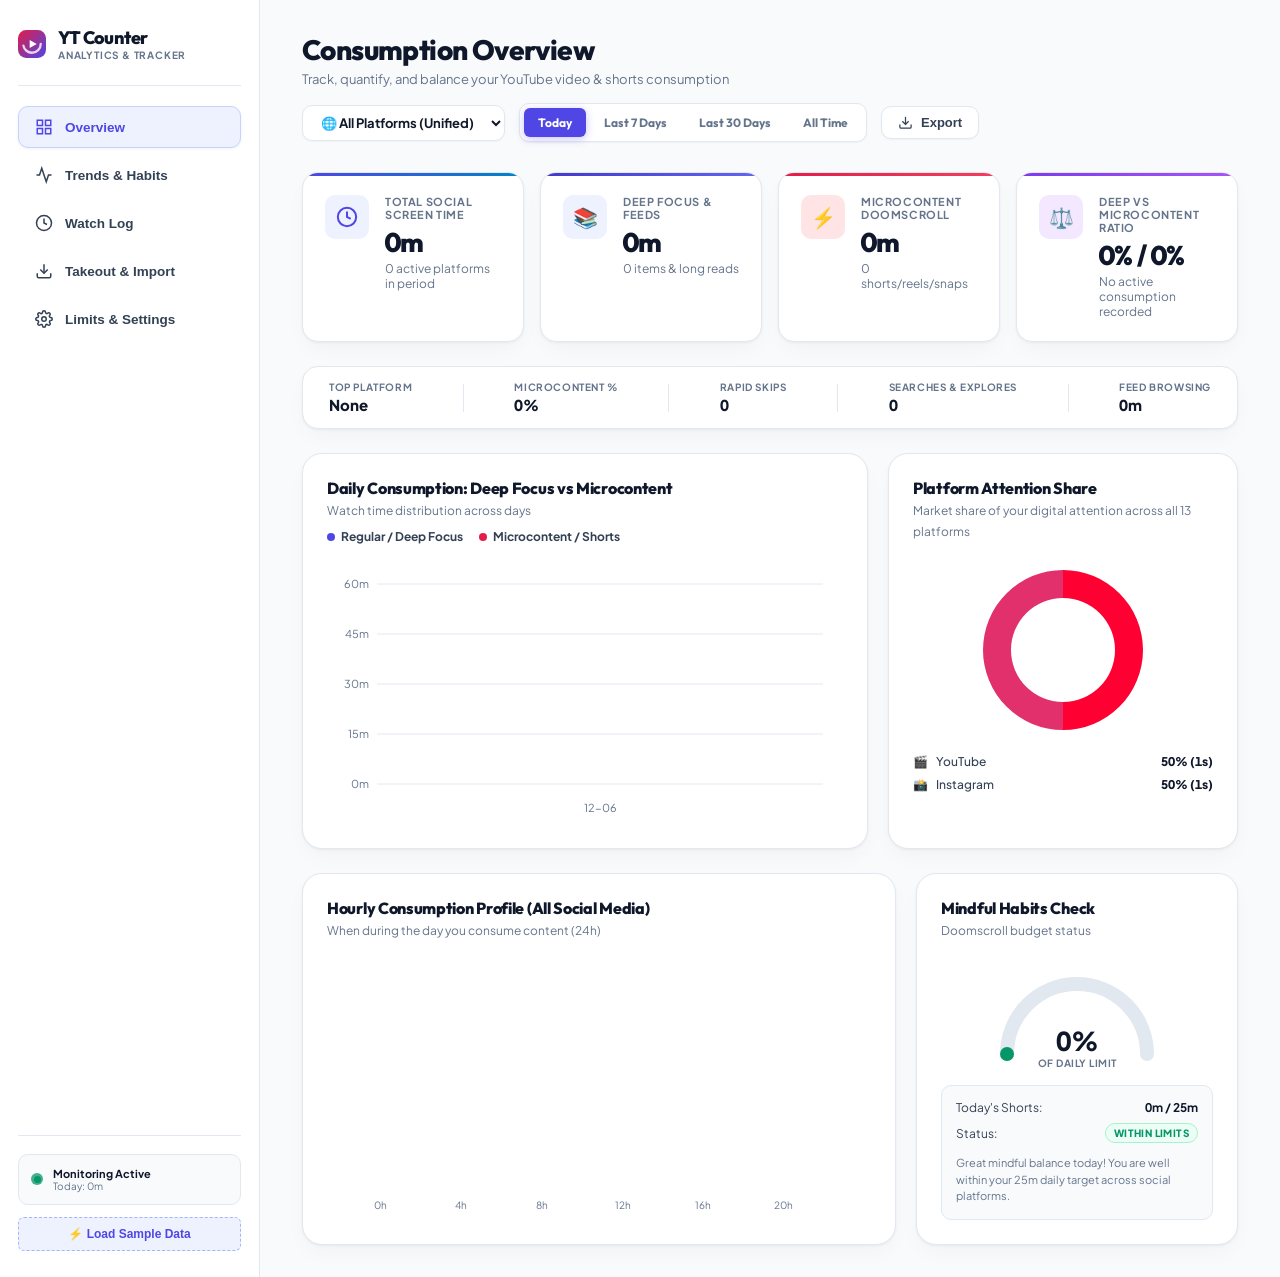
==== commit ea0242af: "Add multi-platform consumption tracking for 13 social media platforms" ====
--- a/dashboard.html
+++ b/dashboard.html
@@ -83,6 +83,26 @@
         </div>
 
         <div class="topbar-right">
+          <!-- Platform Filter Selector -->
+          <div class="platform-filter-wrap">
+            <select id="platform-select-filter" class="platform-dropdown" title="Filter by Platform">
+              <option value="all">🌐 All Platforms (Unified)</option>
+              <option value="youtube">🎬 YouTube</option>
+              <option value="instagram">📸 Instagram</option>
+              <option value="tiktok">⚡ TikTok</option>
+              <option value="reddit">🟠 Reddit</option>
+              <option value="x">🐦 X (Twitter)</option>
+              <option value="discord">💬 Discord</option>
+              <option value="whatsapp">📱 WhatsApp</option>
+              <option value="linkedin">💼 LinkedIn</option>
+              <option value="pinterest">📌 Pinterest</option>
+              <option value="snapchat">👻 Snapchat</option>
+              <option value="facebook">👥 Facebook</option>
+              <option value="telegram">✈️ Telegram</option>
+              <option value="wechat">🟢 WeChat</option>
+            </select>
+          </div>
+
           <!-- Time Range Selector -->
           <div class="time-filter">
             <button class="filter-btn active" data-range="today">Today</button>
@@ -96,10 +116,6 @@
               <svg width="15" height="15" viewBox="0 0 24 24" fill="none" stroke="currentColor" stroke-width="2"><path d="M21 15v4a2 2 0 0 1-2 2H5a2 2 0 0 1-2-2v-4"/><polyline points="7 10 12 15 17 10"/><line x1="12" y1="15" x2="12" y2="3"/></svg>
               <span>Export</span>
             </button>
-            <a href="https://www.youtube.com" target="_blank" class="btn-yt" title="Open YouTube">
-              <svg width="15" height="15" viewBox="0 0 24 24" fill="currentColor"><path d="M23.498 6.186a3.016 3.016 0 0 0-2.122-2.136C19.505 3.545 12 3.545 12 3.545s-7.505 0-9.377.505A3.017 3.017 0 0 0 .502 6.186C0 8.07 0 12 0 12s0 3.93.502 5.814a3.016 3.016 0 0 0 2.122 2.136c1.871.505 9.376.505 9.376.505s7.505 0 9.377-.505a3.015 3.015 0 0 0 2.122-2.136C24 15.93 24 12 24 12s0-3.93-.502-5.814zM9.545 15.568V8.432L15.818 12l-6.273 3.568z"/></svg>
-              <span>YouTube</span>
-            </a>
           </div>
         </div>
       </header>
@@ -114,7 +130,7 @@
               <svg width="22" height="22" viewBox="0 0 24 24" fill="none" stroke="currentColor" stroke-width="2.2"><circle cx="12" cy="12" r="10"/><polyline points="12 6 12 12 16 14"/></svg>
             </div>
             <div class="metric-content">
-              <span class="metric-label">Total Time Spent</span>
+              <span class="metric-label" id="kpi-total-label">Total Time Spent</span>
               <div class="metric-value" id="kpi-total-time">0h 0m</div>
               <span class="metric-hint" id="kpi-total-hint">Active watch time</span>
             </div>
@@ -122,11 +138,11 @@
 
           <!-- Regular Videos -->
           <div class="metric-card video-time-card">
-            <div class="metric-icon-wrap video">
+            <div class="metric-icon-wrap video" id="kpi-card2-icon">
               🎬
             </div>
             <div class="metric-content">
-              <span class="metric-label">Regular Videos</span>
+              <span class="metric-label" id="kpi-video-label">Regular Videos</span>
               <div class="metric-value" id="kpi-video-time">0h 0m</div>
               <span class="metric-hint" id="kpi-video-count">0 videos watched</span>
             </div>
@@ -134,11 +150,11 @@
 
           <!-- Shorts -->
           <div class="metric-card shorts-time-card">
-            <div class="metric-icon-wrap shorts">
+            <div class="metric-icon-wrap shorts" id="kpi-card3-icon">
               ⚡
             </div>
             <div class="metric-content">
-              <span class="metric-label">YouTube Shorts</span>
+              <span class="metric-label" id="kpi-shorts-label">YouTube Shorts</span>
               <div class="metric-value" id="kpi-shorts-time">0h 0m</div>
               <span class="metric-hint" id="kpi-shorts-count">0 shorts watched</span>
             </div>
@@ -150,7 +166,7 @@
               ⚖️
             </div>
             <div class="metric-content">
-              <span class="metric-label">Shorts vs Video Ratio</span>
+              <span class="metric-label" id="kpi-ratio-label">Shorts vs Video Ratio</span>
               <div class="metric-value" id="kpi-ratio-val">0% / 0%</div>
               <span class="metric-hint" id="kpi-ratio-hint">Balanced consumption</span>
             </div>
@@ -160,27 +176,27 @@
         <!-- Secondary Highlights Strip -->
         <div class="sub-metrics-strip">
           <div class="sub-metric">
-            <span class="sub-label">Avg Time / Video</span>
+            <span class="sub-label" id="sub-label-1">Avg Time / Video</span>
             <span class="sub-value" id="sub-avg-video">0m 0s</span>
           </div>
           <div class="sub-metric-divider"></div>
           <div class="sub-metric">
-            <span class="sub-label">Avg Time / Short</span>
+            <span class="sub-label" id="sub-label-2">Avg Time / Short</span>
             <span class="sub-value" id="sub-avg-short">0s</span>
           </div>
           <div class="sub-metric-divider"></div>
           <div class="sub-metric">
-            <span class="sub-label">Shorts Rapid Skips</span>
+            <span class="sub-label" id="sub-label-3">Shorts Rapid Skips</span>
             <span class="sub-value" id="sub-shorts-skipped">0</span>
           </div>
           <div class="sub-metric-divider"></div>
           <div class="sub-metric">
-            <span class="sub-label">Searches Executed</span>
+            <span class="sub-label" id="sub-label-4">Searches Executed</span>
             <span class="sub-value" id="sub-search-count">0</span>
           </div>
           <div class="sub-metric-divider"></div>
           <div class="sub-metric">
-            <span class="sub-label">Feed Browsing Time</span>
+            <span class="sub-label" id="sub-label-5">Feed Browsing Time</span>
             <span class="sub-value" id="sub-browse-time">0m</span>
           </div>
         </div>
@@ -190,12 +206,12 @@
           <div class="chart-card flex-2">
             <div class="chart-header">
               <div class="chart-title-group">
-                <h3>Daily Consumption: Videos vs Shorts</h3>
-                <span class="chart-desc">Watch time distribution across days</span>
-              </div>
-              <div class="legend-group">
-                <span class="legend-item"><span class="legend-dot video"></span> Regular Videos</span>
-                <span class="legend-item"><span class="legend-dot shorts"></span> Shorts</span>
+                <h3 id="daily-chart-title">Daily Consumption: Videos vs Shorts</h3>
+                <span class="chart-desc" id="daily-chart-desc">Watch time distribution across days</span>
+              </div>
+              <div class="legend-group" id="daily-chart-legend">
+                <span class="legend-item"><span class="legend-dot video"></span> Regular / Deep Focus</span>
+                <span class="legend-item"><span class="legend-dot shorts"></span> Microcontent / Shorts</span>
               </div>
             </div>
             <div class="canvas-container">
@@ -206,8 +222,8 @@
           <div class="chart-card flex-1">
             <div class="chart-header">
               <div class="chart-title-group">
-                <h3>Feature Split</h3>
-                <span class="chart-desc">Where your time goes</span>
+                <h3 id="donut-chart-title">Feature Split</h3>
+                <span class="chart-desc" id="donut-chart-desc">Where your time goes</span>
               </div>
             </div>
             <div class="canvas-container center-donut">
@@ -224,8 +240,8 @@
           <div class="chart-card flex-2">
             <div class="chart-header">
               <div class="chart-title-group">
-                <h3>Hourly Consumption Profile</h3>
-                <span class="chart-desc">When during the day you consume YouTube content (24h)</span>
+                <h3 id="hourly-chart-title">Hourly Consumption Profile</h3>
+                <span class="chart-desc" id="hourly-chart-desc">When during the day you consume content (24h)</span>
               </div>
             </div>
             <div class="canvas-container">
@@ -236,8 +252,8 @@
           <div class="chart-card flex-1">
             <div class="chart-header">
               <div class="chart-title-group">
-                <h3>Mindful Habits Check</h3>
-                <span class="chart-desc">Shorts doomscroll status</span>
+                <h3 id="wellness-chart-title">Mindful Habits Check</h3>
+                <span class="chart-desc" id="wellness-chart-desc">Doomscroll budget status</span>
               </div>
             </div>
             <div class="wellness-card-body">
--- a/dashboard.css
+++ b/dashboard.css
@@ -266,6 +266,35 @@
   align-items: center;
   gap: 14px;
   flex-wrap: wrap;
+}
+
+/* Platform Filter Dropdown */
+.platform-filter-wrap {
+  display: flex;
+  align-items: center;
+}
+
+.platform-dropdown {
+  background: #FFFFFF;
+  border: 1px solid var(--border-color);
+  color: var(--text-main);
+  font-family: inherit;
+  font-size: 13px;
+  font-weight: 700;
+  padding: 8px 14px;
+  border-radius: var(--radius-sm);
+  outline: none;
+  cursor: pointer;
+  box-shadow: 0 1px 2px rgba(0, 0, 0, 0.04);
+  transition: all 0.2s ease;
+}
+
+.platform-dropdown:hover {
+  border-color: #CBD5E1;
+}
+
+.platform-dropdown:focus {
+  border-color: var(--border-focus);
 }
 
 /* Time Filter Segmented Control */
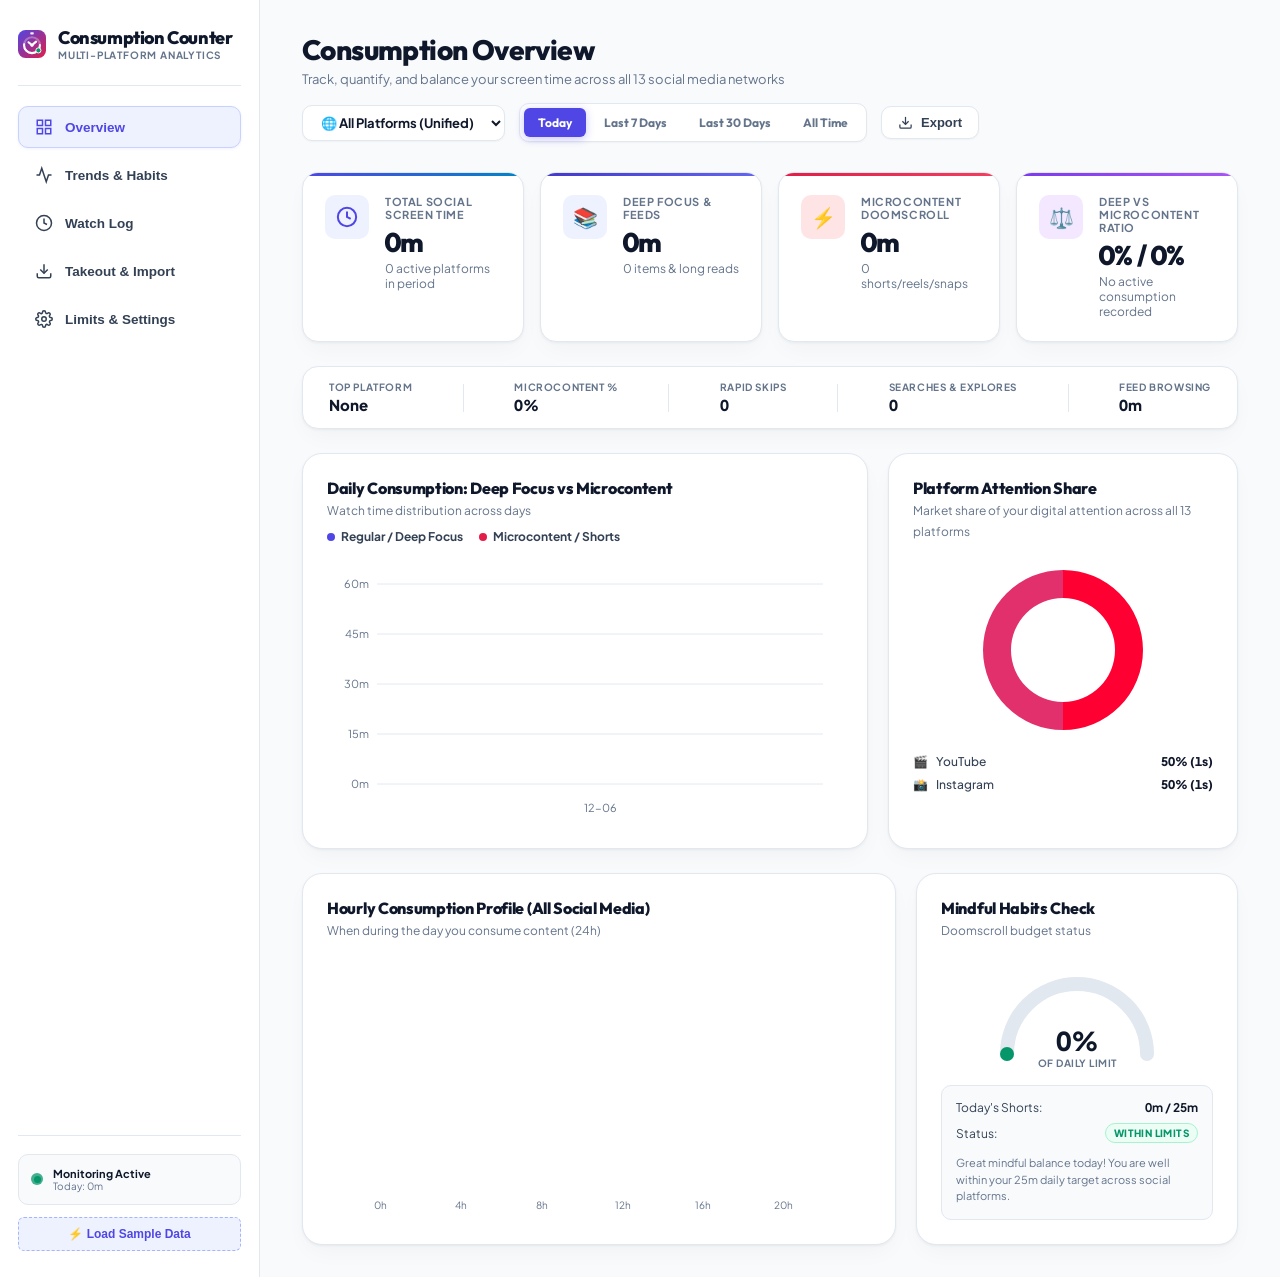
==== commit 48fdf24f: "Unify project branding, icons, and package name to Consumption Counter" ====
--- a/dashboard.html
+++ b/dashboard.html
@@ -3,7 +3,7 @@
 <head>
   <meta charset="UTF-8">
   <meta name="viewport" content="width=device-width, initial-scale=1.0">
-  <title>YouTube Consumption Counter & Analytics Hub</title>
+  <title>Consumption Counter - Analytics & Multi-Platform Hub</title>
   <link rel="stylesheet" href="dashboard.css">
   <link rel="preconnect" href="https://fonts.googleapis.com">
   <link rel="preconnect" href="https://fonts.gstatic.com" crossorigin>
@@ -16,19 +16,24 @@
       <div class="sidebar-header">
         <div class="brand-logo">
           <svg width="28" height="28" viewBox="0 0 24 24" fill="none">
-            <rect width="24" height="24" rx="7" fill="url(#dashBrandGrad)" />
-            <circle cx="12" cy="12" r="7.5" stroke="#FFFFFF" stroke-opacity="0.8" stroke-width="2" stroke-dasharray="32" stroke-dashoffset="10" stroke-linecap="round" />
-            <polygon points="10,8.5 16,12 10,15.5" fill="#FFFFFF" />
+            <rect width="24" height="24" rx="6.5" fill="url(#dashBrandGrad)" />
+            <rect x="10.5" y="2" width="3" height="1.8" rx="0.6" fill="#FFFFFF" fill-opacity="0.9" />
+            <circle cx="12" cy="13" r="6.8" stroke="#FFFFFF" stroke-opacity="0.3" stroke-width="1.8" />
+            <circle cx="12" cy="13" r="6.8" stroke="#FFFFFF" stroke-width="1.8" stroke-dasharray="32" stroke-dashoffset="10" stroke-linecap="round" />
+            <line x1="12" y1="13" x2="9" y2="10.5" stroke="#FFFFFF" stroke-width="1.8" stroke-linecap="round" />
+            <line x1="12" y1="13" x2="15.5" y2="10" stroke="#FFFFFF" stroke-width="1.8" stroke-linecap="round" />
+            <circle cx="12" cy="13" r="1.3" fill="#FFFFFF" />
+            <circle cx="17.5" cy="17.5" r="2.2" fill="#059669" stroke="#FFFFFF" stroke-width="0.8" />
             <defs>
               <linearGradient id="dashBrandGrad" x1="0" y1="0" x2="24" y2="24" gradientUnits="userSpaceOnUse">
-                <stop stop-color="#E11D48" />
-                <stop offset="1" stop-color="#4F46E5" />
+                <stop stop-color="#4F46E5" />
+                <stop offset="1" stop-color="#E11D48" />
               </linearGradient>
             </defs>
           </svg>
           <div class="brand-info">
-            <span class="brand-title">YT Counter</span>
-            <span class="brand-sub">Analytics & Tracker</span>
+            <span class="brand-title">Consumption Counter</span>
+            <span class="brand-sub">Multi-Platform Analytics</span>
           </div>
         </div>
       </div>
@@ -64,7 +69,7 @@
           </div>
           <div class="quick-status-text">
             <span class="status-title">Monitoring Active</span>
-            <span class="status-sub" id="sidebar-live-timer">YouTube Ready</span>
+            <span class="status-sub" id="sidebar-live-timer">13 Platforms Active</span>
           </div>
         </div>
         <button id="btn-demo-data" class="btn-demo" title="Populate with realistic sample data to preview all graphs and stats">
@@ -79,7 +84,7 @@
       <header class="topbar">
         <div class="topbar-left">
           <h1 id="page-title">Consumption Overview</h1>
-          <p class="page-subtitle" id="page-subtitle">Track, quantify, and balance your YouTube video & shorts consumption</p>
+          <p class="page-subtitle" id="page-subtitle">Track, quantify, and balance your screen time across all 13 social media networks</p>
         </div>
 
         <div class="topbar-right">
@@ -414,22 +419,22 @@
         <div class="settings-container">
           <div class="card settings-card">
             <h3>Wellness & Limits Configuration</h3>
-            <p class="card-desc">Set mindful boundaries for your YouTube consumption</p>
+            <p class="card-desc">Set mindful boundaries for your screen time and microcontent consumption</p>
 
             <form id="settings-form" class="settings-form">
               <div class="form-group">
-                <label for="input-shorts-limit">Daily Shorts Time Limit (Minutes)</label>
+                <label for="input-shorts-limit">Daily Microcontent Limit (Minutes)</label>
                 <div class="input-with-hint">
                   <input type="number" id="input-shorts-limit" min="5" max="300" step="5" value="25">
-                  <span class="input-hint">Alerts you when shorts time exceeds this threshold</span>
+                  <span class="input-hint">Alerts when Shorts, Reels, TikTok FYP, or Spotlight exceed this limit</span>
                 </div>
               </div>
 
               <div class="form-group">
-                <label for="input-total-limit">Daily Total YouTube Limit (Minutes)</label>
+                <label for="input-total-limit">Daily Total Screen Time Limit (Minutes)</label>
                 <div class="input-with-hint">
                   <input type="number" id="input-total-limit" min="15" max="720" step="15" value="120">
-                  <span class="input-hint">Combined limit for videos + shorts</span>
+                  <span class="input-hint">Combined daily limit across all social platforms</span>
                 </div>
               </div>
 
--- a/dashboard.css
+++ b/dashboard.css
@@ -1,4 +1,4 @@
-/* YouTube Consumption Counter - Grounded Light UI Design System (Dashboard) */
+/* Consumption Counter - Grounded Light UI Design System (Dashboard) */
 
 :root {
   --bg-app: #F8FAFC;
